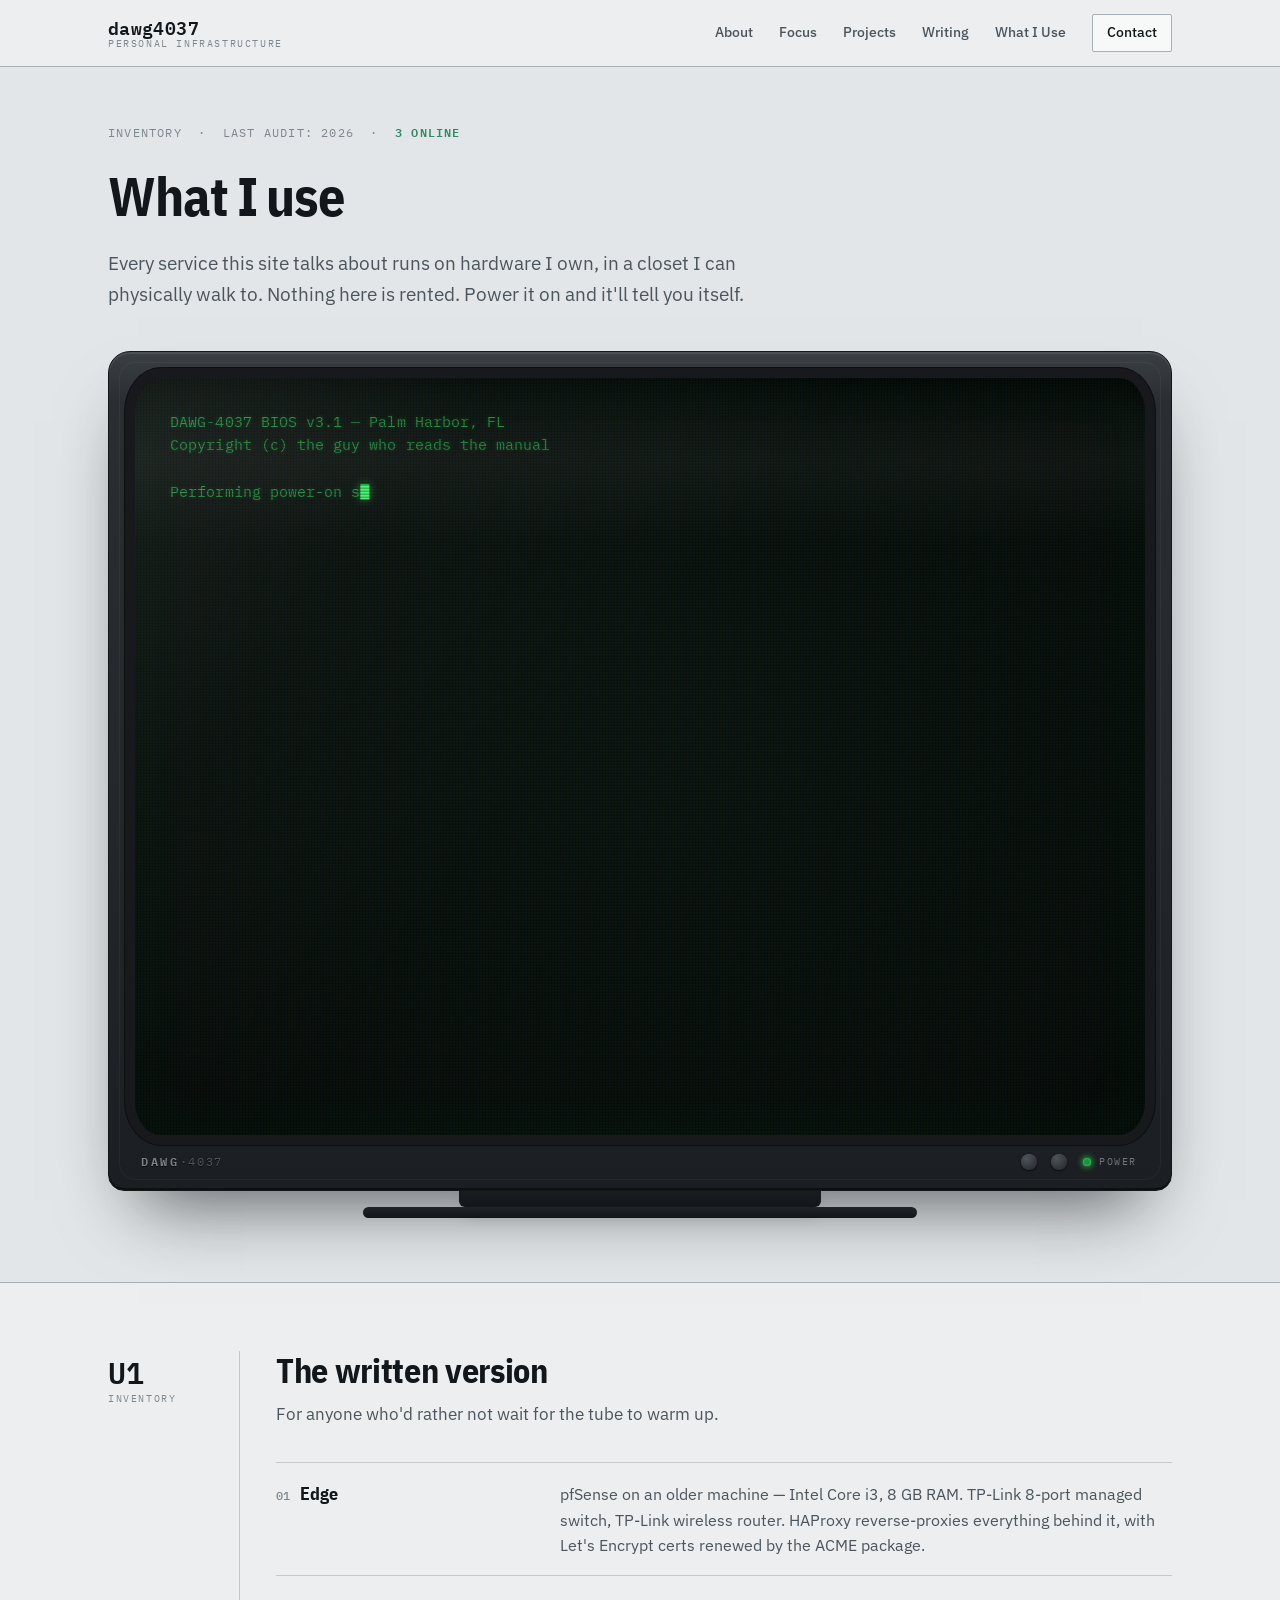
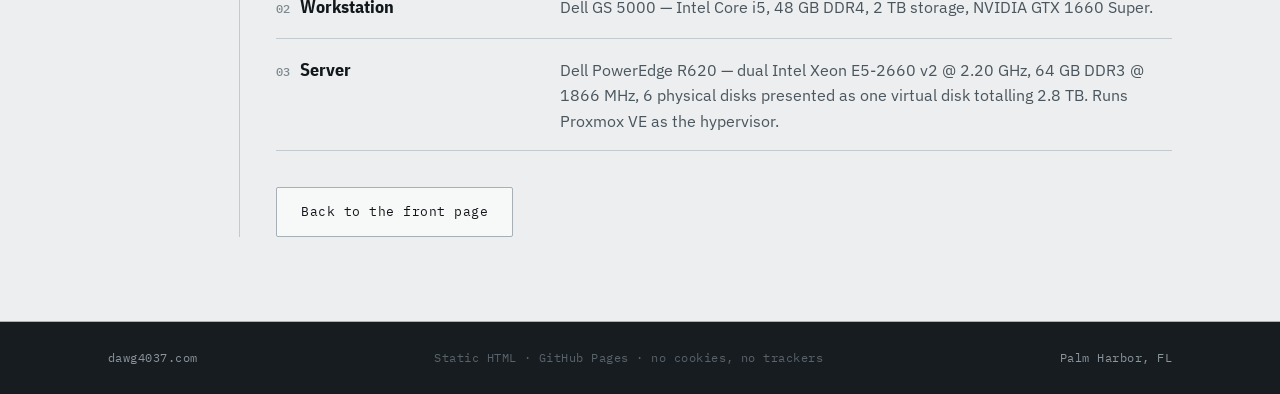
==== whatiuse/index.html @ f9cd8b0e "Add What I Use page with CRT hardware inventory" ====
<!DOCTYPE html>
<html lang="en">
<head>
<meta charset="utf-8">
<meta name="viewport" content="width=device-width, initial-scale=1">
<title>What I Use — dawg4037</title>
<meta name="description" content="The hardware behind dawg4037.com: pfSense at the edge, a Dell workstation, and a PowerEdge R620 running Proxmox.">
<link rel="preconnect" href="https://fonts.googleapis.com">
<link rel="preconnect" href="https://fonts.gstatic.com" crossorigin>
<link href="https://fonts.googleapis.com/css2?family=IBM+Plex+Mono:wght@400;500;600&family=IBM+Plex+Sans+Condensed:wght@600;700&family=IBM+Plex+Sans:wght@400;500;600&display=swap" rel="stylesheet">
<link rel="stylesheet" href="../css/style.css">
<link rel="stylesheet" href="../css/crt.css">
</head>
<body>

<a class="skip" href="#main">Skip to content</a>

<header class="topbar">
  <div class="wrap topbar-inner">
    <a class="wordmark" href="../">
      <span class="wordmark-name">dawg4037</span>
      <span class="wordmark-sub">Personal Infrastructure</span>
    </a>
    <nav class="nav" aria-label="Primary">
      <a href="../#about">About</a>
      <a href="../#focus">Focus</a>
      <a href="../#projects">Projects</a>
      <a href="../#writing">Writing</a>
      <a href="./" aria-current="page">What I Use</a>
      <a class="nav-cta" href="../#contact">Contact</a>
    </nav>
  </div>
</header>

<main id="main">

  <section class="hero hero-tight">
    <div class="wrap">
      <p class="eyebrow">Inventory &nbsp;·&nbsp; Last audit: 2026 &nbsp;·&nbsp; <span class="status-ok">3 online</span></p>
      <h1 class="hero-title hero-title-sm">What I use</h1>
      <p class="hero-lede">
        Every service this site talks about runs on hardware I own, in a closet I can physically
        walk to. Nothing here is rented. Power it on and it'll tell you itself.
      </p>

      <!-- CRT -->
      <div class="crt" data-loop="7000">
        <div class="screen booting">
          <div class="screen-inner"></div>
          <div class="mask"></div>
          <div class="scanlines"></div>
          <div class="roll"></div>
          <div class="glare"></div>
          <div class="vignette"></div>
        </div>

        <div class="chin">
          <div class="badge">DAWG<span>·4037</span></div>
          <div class="controls">
            <span class="knob" title="Brightness"></span>
            <span class="knob" title="Contrast"></span>
            <button class="pwr" aria-label="Power">
              <span class="led-pwr"></span> Power
            </button>
          </div>
        </div>

        <script type="application/json">
[
  ["DAWG-4037 BIOS v3.1 — Palm Harbor, FL", "dim", 0],
  ["Copyright (c) the guy who reads the manual", "dim", 0],
  ["", "", 0],
  ["Performing power-on self test", "dim", 14],
  ["  Memory ................. OK", "dim", 0],
  ["  Storage ................ OK", "dim", 0],
  ["  Uplink ................. OK", "dim", 0],
  ["  Coffee ................. LOW", "warn", 0],
  ["", "", 0],
  ["$ hwinfo --all", "hi", 26],
  ["", "", 0],
  ["[ EDGE ] pfSense", "", 0],
  ["  Intel Core i3 · 8 GB RAM", "dim", 0],
  ["  TP-Link 8-port managed switch", "dim", 0],
  ["  TP-Link wireless router", "dim", 0],
  ["  HAProxy reverse proxy · ACME certs", "dim", 0],
  ["", "", 0],
  ["[ WORKSTATION ] Dell GS 5000", "", 0],
  ["  Intel Core i5 · 48 GB DDR4", "dim", 0],
  ["  2 TB storage", "dim", 0],
  ["  NVIDIA GTX 1660 Super", "dim", 0],
  ["", "", 0],
  ["[ SERVER ] Dell PowerEdge R620", "", 0],
  ["  2x Intel Xeon E5-2660 v2 @ 2.20 GHz", "dim", 0],
  ["  64 GB DDR3 @ 1866 MHz", "dim", 0],
  ["  6 physical disks · 1 virtual · 2.8 TB", "dim", 0],
  ["  Proxmox VE — hypervisor", "dim", 0],
  ["", "", 0],
  ["3 machines online. 0 rented.", "hi", 22]
]
        </script>
      </div>
      <div class="stand"></div>
      <div class="base"></div>

    </div>
  </section>

  <!-- Text inventory: the accessible, crawlable version of the same data -->
  <section class="unit unit-last">
    <div class="wrap unit-inner">
      <div class="unit-rail">
        <span class="u-no">U1</span>
        <span class="u-name">Inventory</span>
      </div>
      <div class="unit-body">
        <h2 class="unit-title">The written version</h2>
        <p class="unit-lede">For anyone who'd rather not wait for the tube to warm up.</p>

        <dl class="spec-table">
          <div class="spec-row">
            <dt><span class="spec-idx">01</span> Edge</dt>
            <dd>
              pfSense on an older machine — Intel Core i3, 8&nbsp;GB RAM.
              TP-Link 8-port managed switch, TP-Link wireless router.
              HAProxy reverse-proxies everything behind it, with Let's Encrypt certs
              renewed by the ACME package.
            </dd>
          </div>
          <div class="spec-row">
            <dt><span class="spec-idx">02</span> Workstation</dt>
            <dd>
              Dell GS 5000 — Intel Core i5, 48&nbsp;GB DDR4, 2&nbsp;TB storage,
              NVIDIA GTX 1660 Super.
            </dd>
          </div>
          <div class="spec-row">
            <dt><span class="spec-idx">03</span> Server</dt>
            <dd>
              Dell PowerEdge R620 — dual Intel Xeon E5-2660 v2 @ 2.20&nbsp;GHz,
              64&nbsp;GB DDR3 @ 1866&nbsp;MHz, 6 physical disks presented as one virtual
              disk totalling 2.8&nbsp;TB. Runs Proxmox VE as the hypervisor.
            </dd>
          </div>
        </dl>

        <div class="hero-actions">
          <a class="btn" href="../">Back to the front page</a>
        </div>
      </div>
    </div>
  </section>

</main>

<footer class="foot">
  <div class="wrap foot-inner">
    <span>dawg4037.com</span>
    <span class="foot-mid">Static HTML · GitHub Pages · no cookies, no trackers</span>
    <span>Palm Harbor, FL</span>
  </div>
</footer>

<script src="../js/crt.js"></script>
</body>
</html>
---- css/style.css ----
/* ==========================================================================
   dawg4037.com
   Direction: technical spec sheet. Light chassis-grey field, dark instrument
   panels, one semantic status colour. Type: IBM Plex (Condensed / Sans / Mono).
   ========================================================================== */

:root {
  /* Field — cool chassis grey, not cream, not black */
  --field:      #E3E6E8;
  --field-alt:  #ECEEEF;
  --paper:      #F7F8F8;

  /* Ink */
  --ink:        #12171B;
  --ink-2:      #4A555D;
  --ink-3:      #7C888F;

  /* Rails and rules */
  --rule:       #C3CACE;
  --rule-hard:  #A6B0B6;

  /* Chassis — the dark instrument panels */
  --chassis:    #171C21;
  --chassis-2:  #232A31;

  /* Status — semantic only. Never decorative. */
  --link:       #2E8B60;   /* link up */
  --link-glow:  #59C48F;
  --amber:      #C98A12;   /* negotiating */

  --shadow:     0 1px 0 #FFFFFF inset, 0 1px 2px rgba(18,23,27,.10);

  --wrap: 1120px;
}

*, *::before, *::after { box-sizing: border-box; }

html { scroll-behavior: smooth; }
@media (prefers-reduced-motion: reduce) {
  html { scroll-behavior: auto; }
  * { animation: none !important; transition: none !important; }
}

body {
  margin: 0;
  background: var(--field);
  color: var(--ink);
  font-family: "IBM Plex Sans", system-ui, sans-serif;
  font-size: 17px;
  line-height: 1.65;
  -webkit-font-smoothing: antialiased;
}

.wrap { max-width: var(--wrap); margin: 0 auto; padding: 0 28px; }

a { color: inherit; }

.skip {
  position: absolute; left: -9999px;
}
.skip:focus {
  left: 12px; top: 12px; z-index: 99;
  background: var(--ink); color: var(--paper);
  padding: 10px 16px; border-radius: 2px;
}

:focus-visible {
  outline: 2px solid var(--ink);
  outline-offset: 3px;
}

/* --------------------------------------------------------------- topbar */
.topbar {
  border-bottom: 1px solid var(--rule-hard);
  background: var(--field-alt);
  position: sticky; top: 0; z-index: 20;
}
.topbar-inner {
  display: flex; align-items: center; justify-content: space-between;
  gap: 24px; min-height: 66px;
}
.wordmark { text-decoration: none; display: flex; flex-direction: column; line-height: 1.15; }
.wordmark-name {
  font-family: "IBM Plex Mono", monospace;
  font-weight: 600; font-size: 18px; letter-spacing: .02em;
}
.wordmark-sub {
  font-family: "IBM Plex Mono", monospace;
  font-size: 10px; letter-spacing: .16em; text-transform: uppercase;
  color: var(--ink-3);
}
.nav { display: flex; align-items: center; gap: 26px; }
.nav a {
  text-decoration: none;
  font-size: 14px; font-weight: 500;
  color: var(--ink-2);
  padding: 4px 0;
  border-bottom: 1px solid transparent;
}
.nav a:hover { color: var(--ink); border-bottom-color: var(--ink); }
.nav .nav-cta {
  border: 1px solid var(--rule-hard);
  border-radius: 2px;
  padding: 6px 14px;
  background: var(--paper);
  color: var(--ink);
}
.nav .nav-cta:hover { background: var(--ink); color: var(--paper); border-color: var(--ink); }

/* --------------------------------------------------------------- hero */
.hero { padding: 76px 0 64px; }

.eyebrow {
  font-family: "IBM Plex Mono", monospace;
  font-size: 12px; letter-spacing: .1em; text-transform: uppercase;
  color: var(--ink-3);
  margin: 0 0 26px;
}
.status-ok { color: var(--link); font-weight: 600; }

.hero-title {
  font-family: "IBM Plex Sans Condensed", sans-serif;
  font-weight: 700;
  font-size: clamp(40px, 6.4vw, 76px);
  line-height: 1.02;
  letter-spacing: -.02em;
  margin: 0 0 24px;
  max-width: 15ch;
}
.hero-title em {
  font-style: normal;
  color: var(--ink-2);
}

.hero-lede {
  max-width: 58ch;
  font-size: 19px;
  color: var(--ink-2);
  margin: 0 0 44px;
}

/* ---- SIGNATURE: the faceplate ---- */
.faceplate {
  position: relative;
  background: linear-gradient(180deg, var(--chassis-2) 0%, var(--chassis) 100%);
  border: 1px solid #0B0E11;
  border-radius: 4px;
  padding: 20px 30px;
  display: flex; align-items: center; gap: 34px; flex-wrap: wrap;
  box-shadow: 0 10px 30px rgba(18,23,27,.22), 0 1px 0 rgba(255,255,255,.10) inset;
}
.screw {
  position: absolute; width: 9px; height: 9px; border-radius: 50%;
  background: radial-gradient(circle at 35% 35%, #6D767C, #363D43);
  box-shadow: 0 1px 1px rgba(0,0,0,.5);
}
.screw-tl { top: 9px;  left: 9px; }
.screw-bl { bottom: 9px; left: 9px; }
.screw-tr { top: 9px;  right: 9px; }
.screw-br { bottom: 9px; right: 9px; }

.faceplate-brand { display: flex; flex-direction: column; padding-left: 8px; }
.fp-model {
  font-family: "IBM Plex Mono", monospace;
  font-weight: 600; font-size: 17px; letter-spacing: .06em;
  color: #E8ECEE;
}
.fp-class {
  font-family: "IBM Plex Mono", monospace;
  font-size: 10px; letter-spacing: .14em; text-transform: uppercase;
  color: #6E7A82;
}

.faceplate-ports { display: flex; gap: 12px; margin-left: auto; }
.port {
  display: flex; flex-direction: column; align-items: center; gap: 5px;
  cursor: default;
}
.led {
  width: 6px; height: 6px; border-radius: 50%;
  background: #39424A;
}
.led-on {
  background: var(--link-glow);
  box-shadow: 0 0 6px var(--link-glow);
  animation: flicker 2.6s infinite;
}
.led-amber {
  background: var(--amber);
  box-shadow: 0 0 6px var(--amber);
  animation: flicker 1.1s infinite;
}
@keyframes flicker {
  0%, 88%, 100% { opacity: 1; }
  92%           { opacity: .35; }
}
.jack {
  width: 30px; height: 24px;
  border-radius: 2px;
  background: linear-gradient(180deg, #0C0F12, #1A2026);
  border: 1px solid #39424A;
  position: relative;
}
.jack::after {
  content: "";
  position: absolute; top: -1px; left: 50%; transform: translateX(-50%);
  width: 10px; height: 7px;
  background: #39424A;
  border-radius: 0 0 2px 2px;
}
.port-no {
  font-family: "IBM Plex Mono", monospace;
  font-size: 9px; color: #6E7A82; letter-spacing: .06em;
}
.port:hover .jack { border-color: var(--link-glow); }

.faceplate-readout {
  width: 100%;
  display: flex; justify-content: space-between; align-items: baseline;
  border-top: 1px solid #2C343A;
  margin-top: 4px; padding-top: 12px;
  font-family: "IBM Plex Mono", monospace;
  font-size: 12px;
}
.fp-hint { color: #58626A; letter-spacing: .1em; text-transform: uppercase; font-size: 10px; }
.fp-out  { color: var(--link-glow); }

.hero-actions { display: flex; gap: 14px; flex-wrap: wrap; margin-top: 36px; }

.btn {
  display: inline-block;
  font-family: "IBM Plex Mono", monospace;
  font-size: 13px; letter-spacing: .04em;
  text-decoration: none;
  padding: 13px 24px;
  border: 1px solid var(--rule-hard);
  border-radius: 2px;
  background: var(--paper);
  color: var(--ink);
  transition: background .15s, color .15s, border-color .15s;
}
.btn:hover { border-color: var(--ink); }
.btn-primary { background: var(--ink); color: var(--paper); border-color: var(--ink); }
.btn-primary:hover { background: var(--chassis-2); }

/* --------------------------------------------------------------- units */
.unit { border-top: 1px solid var(--rule-hard); padding: 68px 0; }
.unit:nth-of-type(even) { background: var(--field-alt); }
.unit-last { padding-bottom: 84px; }

.unit-inner { display: grid; grid-template-columns: 132px 1fr; gap: 36px; }

.unit-rail {
  display: flex; flex-direction: column; gap: 4px;
  border-right: 1px solid var(--rule);
  padding-top: 6px;
}
.u-no {
  font-family: "IBM Plex Mono", monospace;
  font-size: 30px; font-weight: 600; line-height: 1;
  color: var(--ink);
}
.u-name {
  font-family: "IBM Plex Mono", monospace;
  font-size: 10px; letter-spacing: .16em; text-transform: uppercase;
  color: var(--ink-3);
}

.unit-title {
  font-family: "IBM Plex Sans Condensed", sans-serif;
  font-weight: 700;
  font-size: clamp(26px, 3vw, 34px);
  letter-spacing: -.01em;
  line-height: 1.15;
  margin: 0 0 10px;
}
.unit-lede { color: var(--ink-2); margin: 0 0 34px; max-width: 62ch; }

/* --------------------------------------------------------------- cards */
.grid-3 {
  display: grid;
  grid-template-columns: repeat(auto-fit, minmax(240px, 1fr));
  gap: 18px;
}
.card {
  position: relative;
  background: var(--paper);
  border: 1px solid var(--rule);
  border-radius: 3px;
  padding: 24px;
  box-shadow: var(--shadow);
}
.card h3 {
  font-family: "IBM Plex Sans Condensed", sans-serif;
  font-size: 19px; font-weight: 700;
  margin: 0 0 10px;
}
.card p { margin: 0; font-size: 15.5px; color: var(--ink-2); }

.card-project { padding-top: 30px; }
.card-state {
  position: absolute; top: 12px; right: 14px;
  font-family: "IBM Plex Mono", monospace;
  font-size: 10px; letter-spacing: .12em; text-transform: uppercase;
  display: flex; align-items: center; gap: 6px;
}
.card-state::before {
  content: ""; width: 6px; height: 6px; border-radius: 50%;
}
.state-live { color: var(--link); }
.state-live::before { background: var(--link); box-shadow: 0 0 5px var(--link); }
.state-wip  { color: var(--amber); }
.state-wip::before  { background: var(--amber); box-shadow: 0 0 5px var(--amber); }

.tags {
  list-style: none; display: flex; flex-wrap: wrap; gap: 6px;
  margin: 16px 0 0; padding: 0;
}
.tags li {
  font-family: "IBM Plex Mono", monospace;
  font-size: 11px; color: var(--ink-3);
  border: 1px solid var(--rule);
  border-radius: 2px;
  padding: 3px 8px;
  background: var(--field-alt);
}

/* --------------------------------------------------------------- spec table */
.spec-table { margin: 0; }
.spec-row {
  display: grid; grid-template-columns: 260px 1fr; gap: 24px;
  padding: 16px 0;
  border-top: 1px solid var(--rule);
  align-items: baseline;
}
.spec-row:last-child { border-bottom: 1px solid var(--rule); }
.spec-row dt {
  font-family: "IBM Plex Sans Condensed", sans-serif;
  font-weight: 700; font-size: 18px;
  display: flex; align-items: baseline; gap: 10px;
}
.spec-idx {
  font-family: "IBM Plex Mono", monospace;
  font-size: 12px; font-weight: 500; color: var(--ink-3);
}
.spec-row dd { margin: 0; color: var(--ink-2); font-size: 15.5px; }

/* --------------------------------------------------------------- posts */
.post-list { list-style: none; margin: 0; padding: 0; }
.post-list li { border-top: 1px solid var(--rule); }
.post-list li:last-child { border-bottom: 1px solid var(--rule); }
.post-list a {
  display: grid;
  grid-template-columns: 92px minmax(190px, 260px) 1fr 28px;
  gap: 24px; align-items: baseline;
  padding: 20px 8px;
  text-decoration: none;
  transition: background .15s, padding .15s;
}
.post-list a:hover { background: var(--paper); padding-left: 16px; }
.post-list time {
  font-family: "IBM Plex Mono", monospace;
  font-size: 12px; color: var(--ink-3); letter-spacing: .04em;
}
.post-title {
  font-family: "IBM Plex Sans Condensed", sans-serif;
  font-weight: 700; font-size: 19px;
}
.post-desc { color: var(--ink-2); font-size: 15px; }
.post-go { color: var(--ink-3); text-align: right; }
.post-list a:hover .post-go { color: var(--ink); }

/* --------------------------------------------------------------- footer */
.foot {
  border-top: 1px solid var(--rule-hard);
  background: var(--chassis);
  color: #8A959C;
  padding: 26px 0;
}
.foot-inner {
  display: flex; justify-content: space-between; gap: 16px; flex-wrap: wrap;
  font-family: "IBM Plex Mono", monospace;
  font-size: 12px; letter-spacing: .04em;
}
.foot-mid { color: #59636A; }

/* --------------------------------------------------------------- responsive */
@media (max-width: 860px) {
  .nav { gap: 16px; }
  .nav a:not(.nav-cta) { display: none; }
  .unit-inner { grid-template-columns: 1fr; gap: 20px; }
  .unit-rail {
    flex-direction: row; align-items: baseline; gap: 10px;
    border-right: 0; border-bottom: 1px solid var(--rule);
    padding-bottom: 8px;
  }
  .u-no { font-size: 20px; }
  .spec-row { grid-template-columns: 1fr; gap: 6px; }
  .post-list a { grid-template-columns: 1fr; gap: 6px; padding: 18px 8px; }
  .post-go { display: none; }
  .faceplate { gap: 20px; padding: 18px 20px; }
  .faceplate-ports { margin-left: 0; flex-wrap: wrap; }
  .foot-inner { justify-content: flex-start; flex-direction: column; gap: 6px; }
}

/* --------------------------------------------------------------- subpages */
.hero-tight { padding: 56px 0 64px; }
.hero-title-sm { font-size: clamp(36px, 4.6vw, 54px); max-width: 20ch; }
.hero-tight .hero-lede { margin-bottom: 40px; }

/* --------------------------------------------------------------- article */
.post { padding: 56px 0 84px; }
.post-head { border-bottom: 1px solid var(--rule-hard); padding-bottom: 26px; margin-bottom: 34px; }
.post-head time {
  font-family: "IBM Plex Mono", monospace;
  font-size: 12px; letter-spacing: .1em; text-transform: uppercase;
  color: var(--ink-3);
}
.post-head h1 {
  font-family: "IBM Plex Sans Condensed", sans-serif;
  font-weight: 700;
  font-size: clamp(32px, 4.4vw, 50px);
  line-height: 1.08; letter-spacing: -.015em;
  margin: 10px 0 0;
}
.prose { max-width: 68ch; }
.prose p { color: var(--ink-2); margin: 0 0 20px; }
.prose h2 {
  font-family: "IBM Plex Sans Condensed", sans-serif;
  font-size: 24px; margin: 36px 0 12px; color: var(--ink);
}
.prose a { color: var(--ink); text-decoration-color: var(--rule-hard); text-underline-offset: 3px; }
.prose a:hover { text-decoration-color: var(--ink); }
.prose code {
  font-family: "IBM Plex Mono", monospace; font-size: .9em;
  background: var(--paper); border: 1px solid var(--rule);
  border-radius: 2px; padding: 1px 5px;
}
.draft {
  border: 1px dashed var(--rule-hard);
  background: var(--paper);
  border-radius: 3px;
  padding: 20px 22px;
  font-family: "IBM Plex Mono", monospace;
  font-size: 13px; color: var(--ink-3);
  margin: 0 0 28px;
}

/* --------------------------------------------------------------- 404 */
.notfound { padding: 110px 0 130px; text-align: center; }
.notfound h1 {
  font-family: "IBM Plex Mono", monospace;
  font-size: clamp(56px, 12vw, 120px); margin: 0; letter-spacing: -.02em;
}
.notfound p { color: var(--ink-2); margin: 12px 0 30px; }
---- css/crt.css ----
/* ==========================================================================
   dawg4037.com — CRT terminal
   A physical monitor: curved glass, phosphor bloom, aperture grille,
   scanlines, rolling refresh bar, degauss on power-on.
   ========================================================================== */

:root {
  --p:      #39FF6A;              /* green phosphor */
  --p-dim:  #1E8F3C;
  --p-glow: rgba(57,255,106,.55);
  --p-amber:#FFB000;
}

/* ---------------------------------------------------------------- monitor */
.crt {
  position: relative;
  background: linear-gradient(180deg,#3A3F44 0%,#2A2E33 6%,#23272B 55%,#1B1E22 100%);
  border: 1px solid #14171A;
  border-radius: 22px 22px 16px 16px;
  padding: 26px 26px 0;
  box-shadow:
    0 40px 70px -30px rgba(10,14,18,.65),
    0 2px 0 rgba(255,255,255,.09) inset,
    0 -2px 0 rgba(0,0,0,.5) inset;
}
.crt::before {                     /* moulding seam */
  content: "";
  position: absolute; inset: 10px;
  border: 1px solid rgba(255,255,255,.045);
  border-radius: 16px;
  pointer-events: none;
}

/* ---------------------------------------------------------------- glass */
.screen {
  position: relative;
  aspect-ratio: 4 / 3;
  border-radius: 26px / 34px;       /* tube curvature */
  overflow: hidden;
  background: radial-gradient(120% 120% at 50% 45%, #0B140E 0%, #050906 65%, #020403 100%);
  box-shadow:
    0 0 0 10px #17191C,
    0 0 0 11px #0D0F11,
    0 14px 26px rgba(0,0,0,.6) inset,
    0 0 60px rgba(57,255,106,.06) inset;
  animation: crt-flicker 5.2s infinite steps(1, end);
}
@keyframes crt-flicker {
  0%,96%,100% { filter: brightness(1); }
  97%         { filter: brightness(1.06); }
  98%         { filter: brightness(.94); }
  99%         { filter: brightness(1.03); }
}

.screen-inner {
  position: absolute; inset: 0;
  padding: 34px 38px;
  font-family: "IBM Plex Mono", monospace;
  font-size: clamp(11px, 1.35vw, 15px);
  line-height: 1.55;
  color: var(--p);
  text-shadow: 0 0 1px var(--p), 0 0 7px var(--p-glow), 0 0 22px rgba(57,255,106,.22);
  white-space: pre-wrap;
  overflow: hidden;
  transform: scale(1.006);
}
.screen-inner .dim  { color: var(--p-dim);  text-shadow: 0 0 5px rgba(30,143,60,.4); }
.screen-inner .warn { color: var(--p-amber); text-shadow: 0 0 7px rgba(255,176,0,.5); }
.screen-inner .hi   { color: #CFFFE0;        text-shadow: 0 0 8px var(--p-glow); }

.cursor {
  display: inline-block;
  width: .62em; height: 1.02em;
  vertical-align: -.16em;
  background: var(--p);
  box-shadow: 0 0 8px var(--p-glow);
  animation: crt-blink 1.06s steps(1, end) infinite;
}
@keyframes crt-blink { 0%,49% { opacity: 1; } 50%,100% { opacity: 0; } }

/* ---------------------------------------------------------------- overlays */
.scanlines {
  position: absolute; inset: 0; pointer-events: none;
  background: repeating-linear-gradient(
    to bottom,
    rgba(0,0,0,0) 0px, rgba(0,0,0,0) 1px,
    rgba(0,0,0,.30) 2px, rgba(0,0,0,.30) 3px
  );
  mix-blend-mode: multiply;
  opacity: .9;
}
.mask {                             /* aperture grille */
  position: absolute; inset: 0; pointer-events: none;
  background: repeating-linear-gradient(
    to right,
    rgba(255,0,0,.055) 0px,
    rgba(0,255,0,.055) 1px,
    rgba(0,0,255,.055) 2px,
    rgba(0,0,0,0) 3px
  );
}
.roll {
  position: absolute; left: 0; right: 0; height: 22%; pointer-events: none;
  background: linear-gradient(180deg, rgba(255,255,255,0), rgba(255,255,255,.035), rgba(255,255,255,0));
  animation: crt-roll 7.5s linear infinite;
}
@keyframes crt-roll { from { top: -25%; } to { top: 105%; } }

.vignette {
  position: absolute; inset: 0; pointer-events: none;
  background: radial-gradient(120% 110% at 50% 45%, rgba(0,0,0,0) 52%, rgba(0,0,0,.55) 100%);
}
.glare {
  position: absolute; inset: 0; pointer-events: none;
  background: linear-gradient(128deg, rgba(255,255,255,.075) 0%, rgba(255,255,255,.02) 22%, rgba(255,255,255,0) 46%);
}

/* ---------------------------------------------------------------- power-on */
.screen.booting .screen-inner { animation: crt-degauss 1.1s ease-out; }
@keyframes crt-degauss {
  0%   { transform: scaleY(.004) scaleX(1.2); filter: brightness(3); }
  35%  { transform: scaleY(.05)  scaleX(1.05); filter: brightness(2); }
  70%  { transform: scaleY(1.02) scaleX(1);    filter: brightness(1.25); }
  100% { transform: scale(1.006);              filter: brightness(1); }
}

/* ---------------------------------------------------------------- chin */
.chin {
  display: flex; align-items: center; justify-content: space-between;
  padding: 16px 6px 18px;
}
.badge {
  font-family: "IBM Plex Mono", monospace;
  font-size: 12px; font-weight: 600; letter-spacing: .22em;
  color: #7B848B;
  text-shadow: 0 1px 0 rgba(0,0,0,.6);
}
.badge span { color: #4E565C; font-weight: 400; letter-spacing: .14em; }

.controls { display: flex; align-items: center; gap: 14px; }
.knob {
  width: 16px; height: 16px; border-radius: 50%;
  background: radial-gradient(circle at 35% 30%, #4C5359, #22262A);
  box-shadow: 0 1px 2px rgba(0,0,0,.6), 0 1px 0 rgba(255,255,255,.07) inset;
}
.pwr {
  display: flex; align-items: center; gap: 8px;
  padding: 4px 2px;
  border: 0; background: none; cursor: pointer;
  font-family: "IBM Plex Mono", monospace;
  font-size: 10px; letter-spacing: .16em; text-transform: uppercase;
  color: #6E777D;
}
.pwr:hover { color: #AEB6BB; }
.led-pwr {
  width: 8px; height: 8px; border-radius: 50%;
  background: #1E8F3C;
  box-shadow: 0 0 7px #39FF6A, 0 0 2px #39FF6A inset;
}
.led-pwr.off { background: #2A2E33; box-shadow: none; }

/* ---------------------------------------------------------------- stand */
.stand {
  width: 34%; height: 16px; margin: 0 auto;
  background: linear-gradient(180deg,#23272B,#171A1D);
  border-radius: 0 0 6px 6px;
  box-shadow: 0 8px 18px -6px rgba(0,0,0,.6);
}
.base {
  width: 52%; height: 11px; margin: 0 auto;
  background: linear-gradient(180deg,#2A2E33,#14171A);
  border-radius: 8px;
  box-shadow: 0 16px 26px -12px rgba(0,0,0,.55);
}

@media (prefers-reduced-motion: reduce) {
  .screen, .roll, .cursor { animation: none; }
  .screen.booting .screen-inner { animation: none; }
}
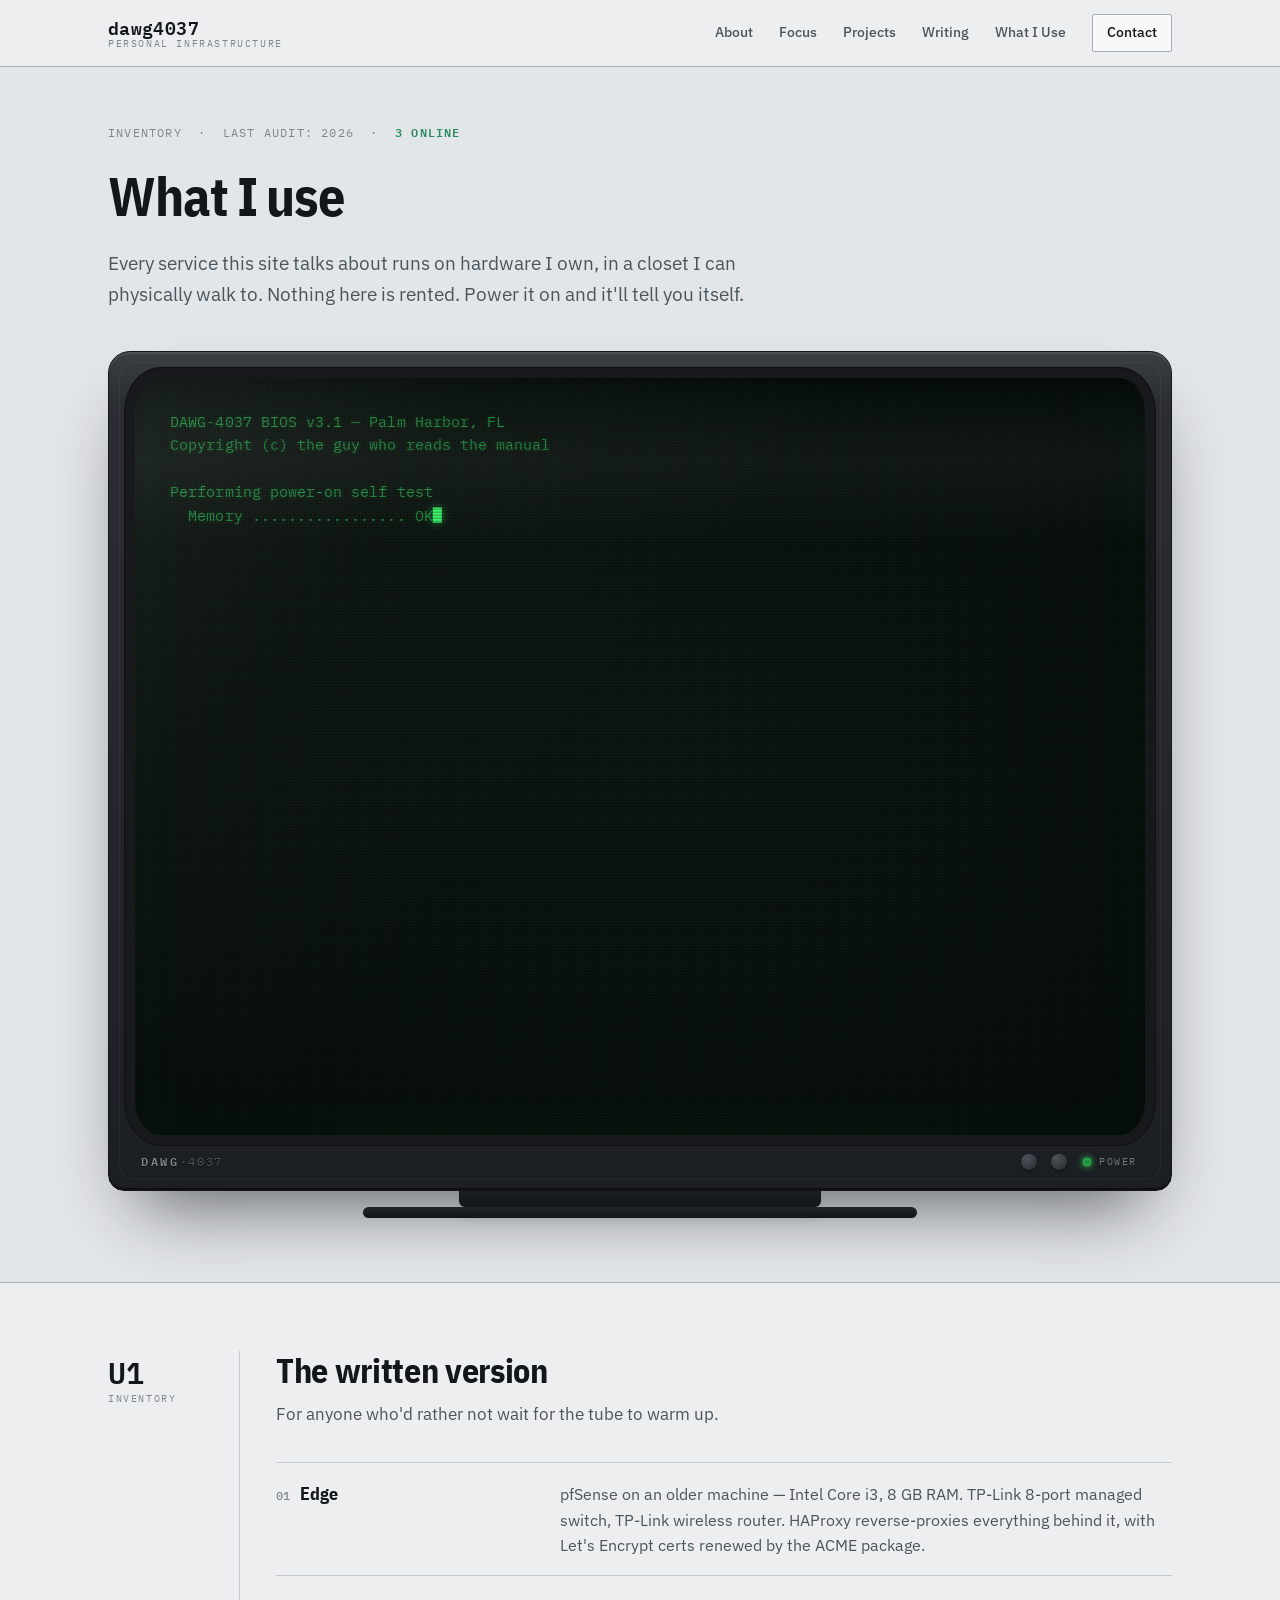
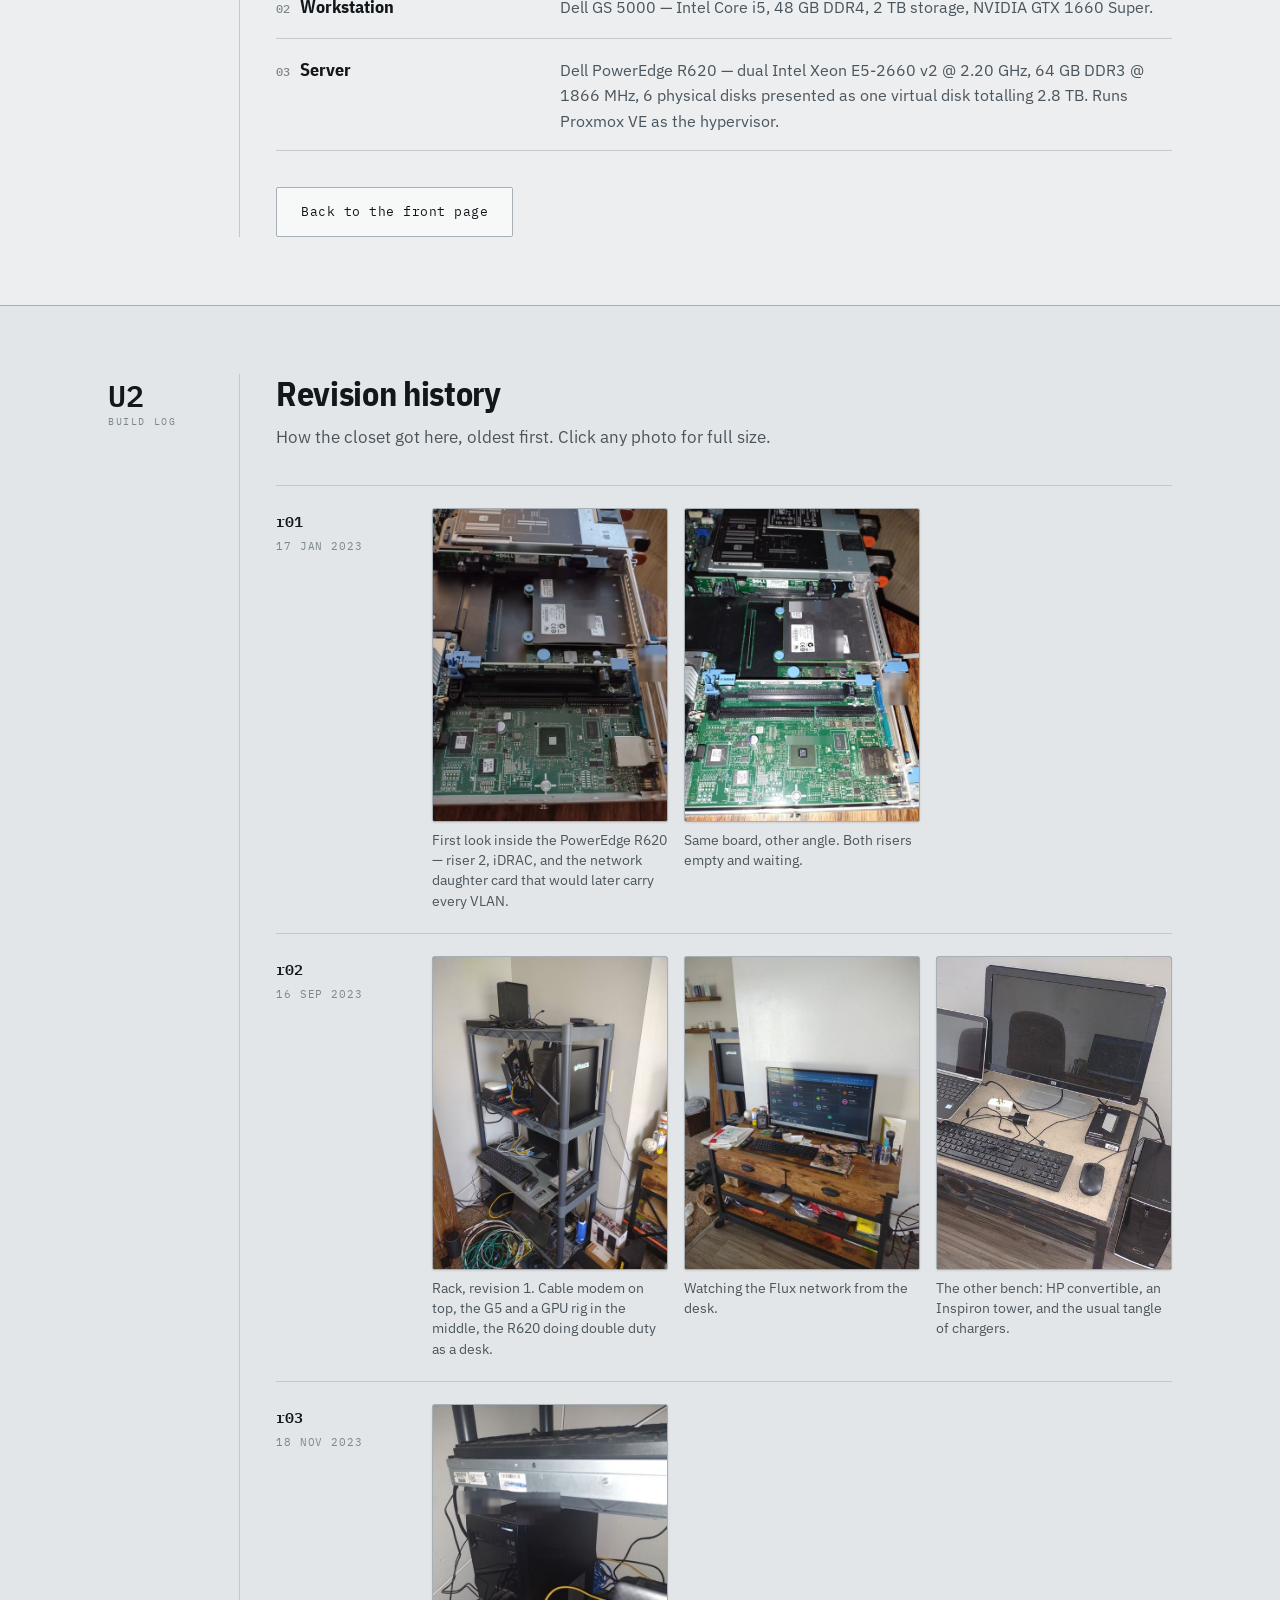
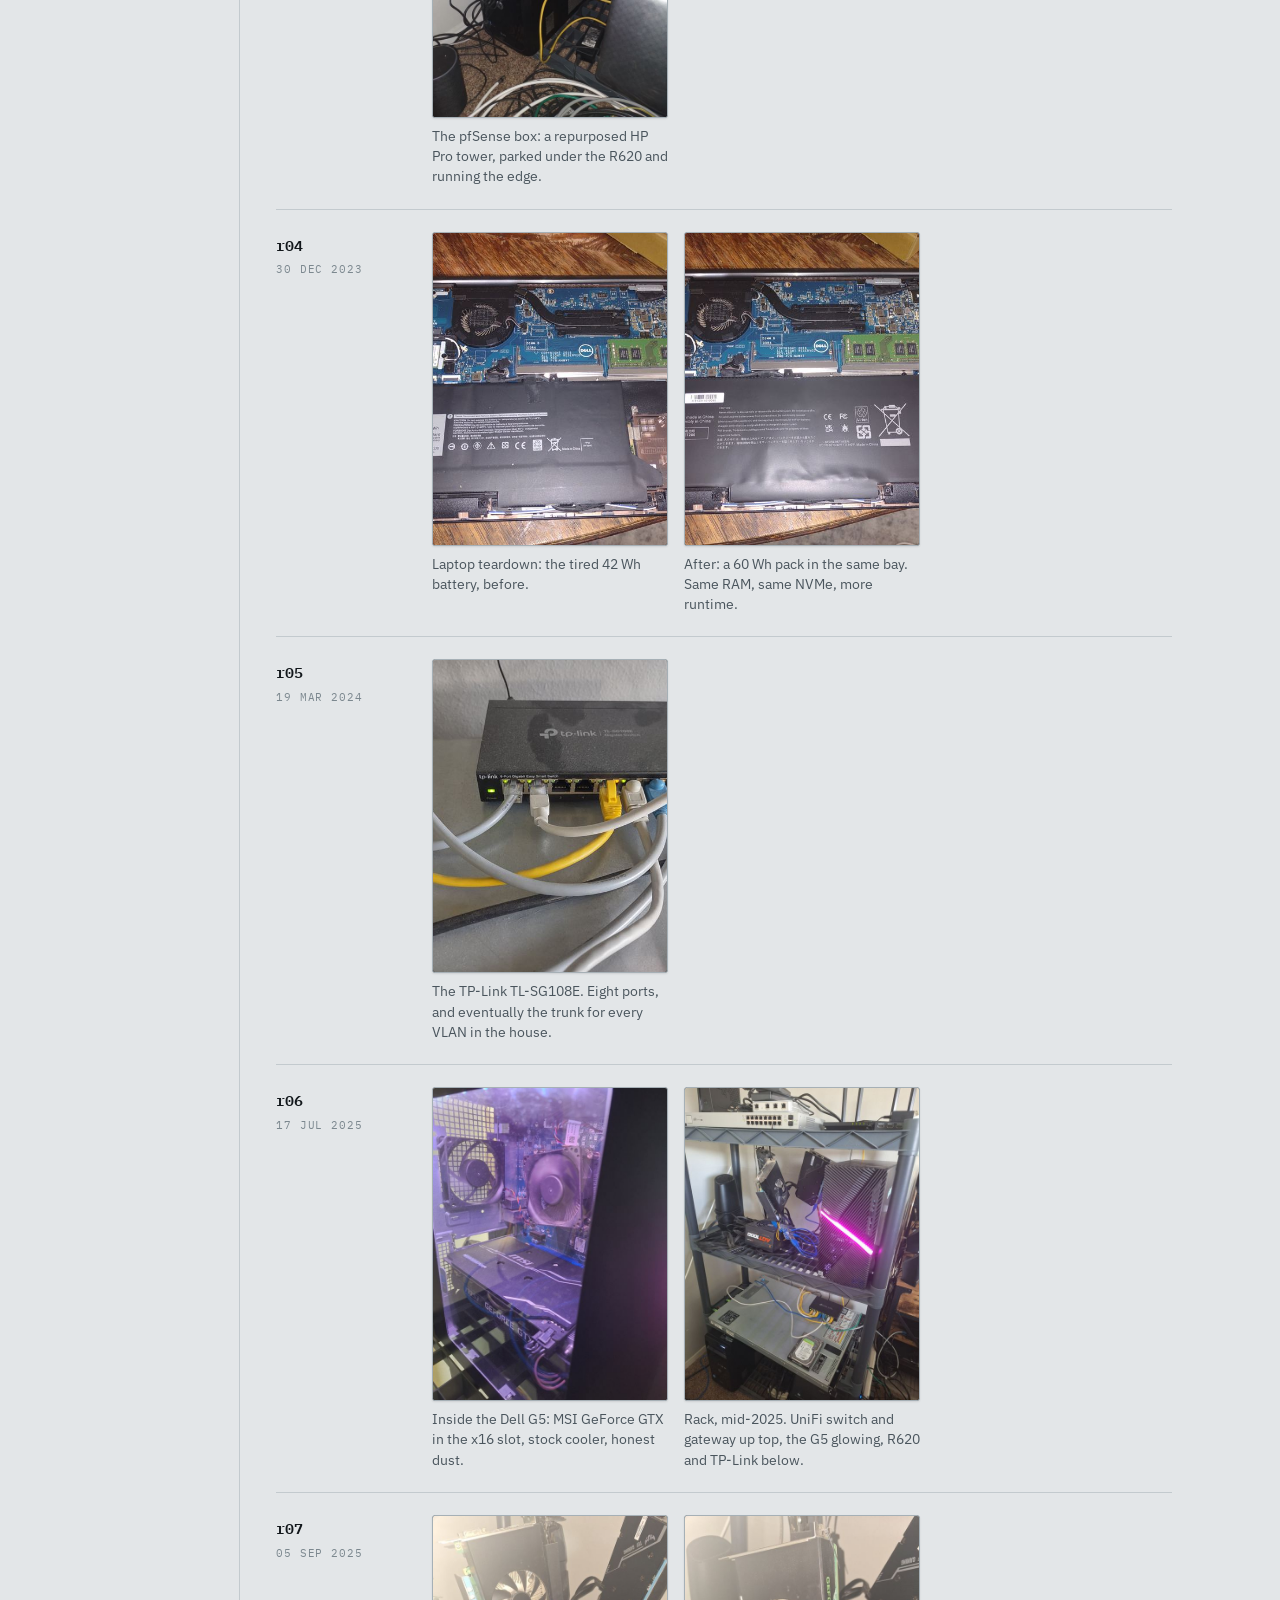
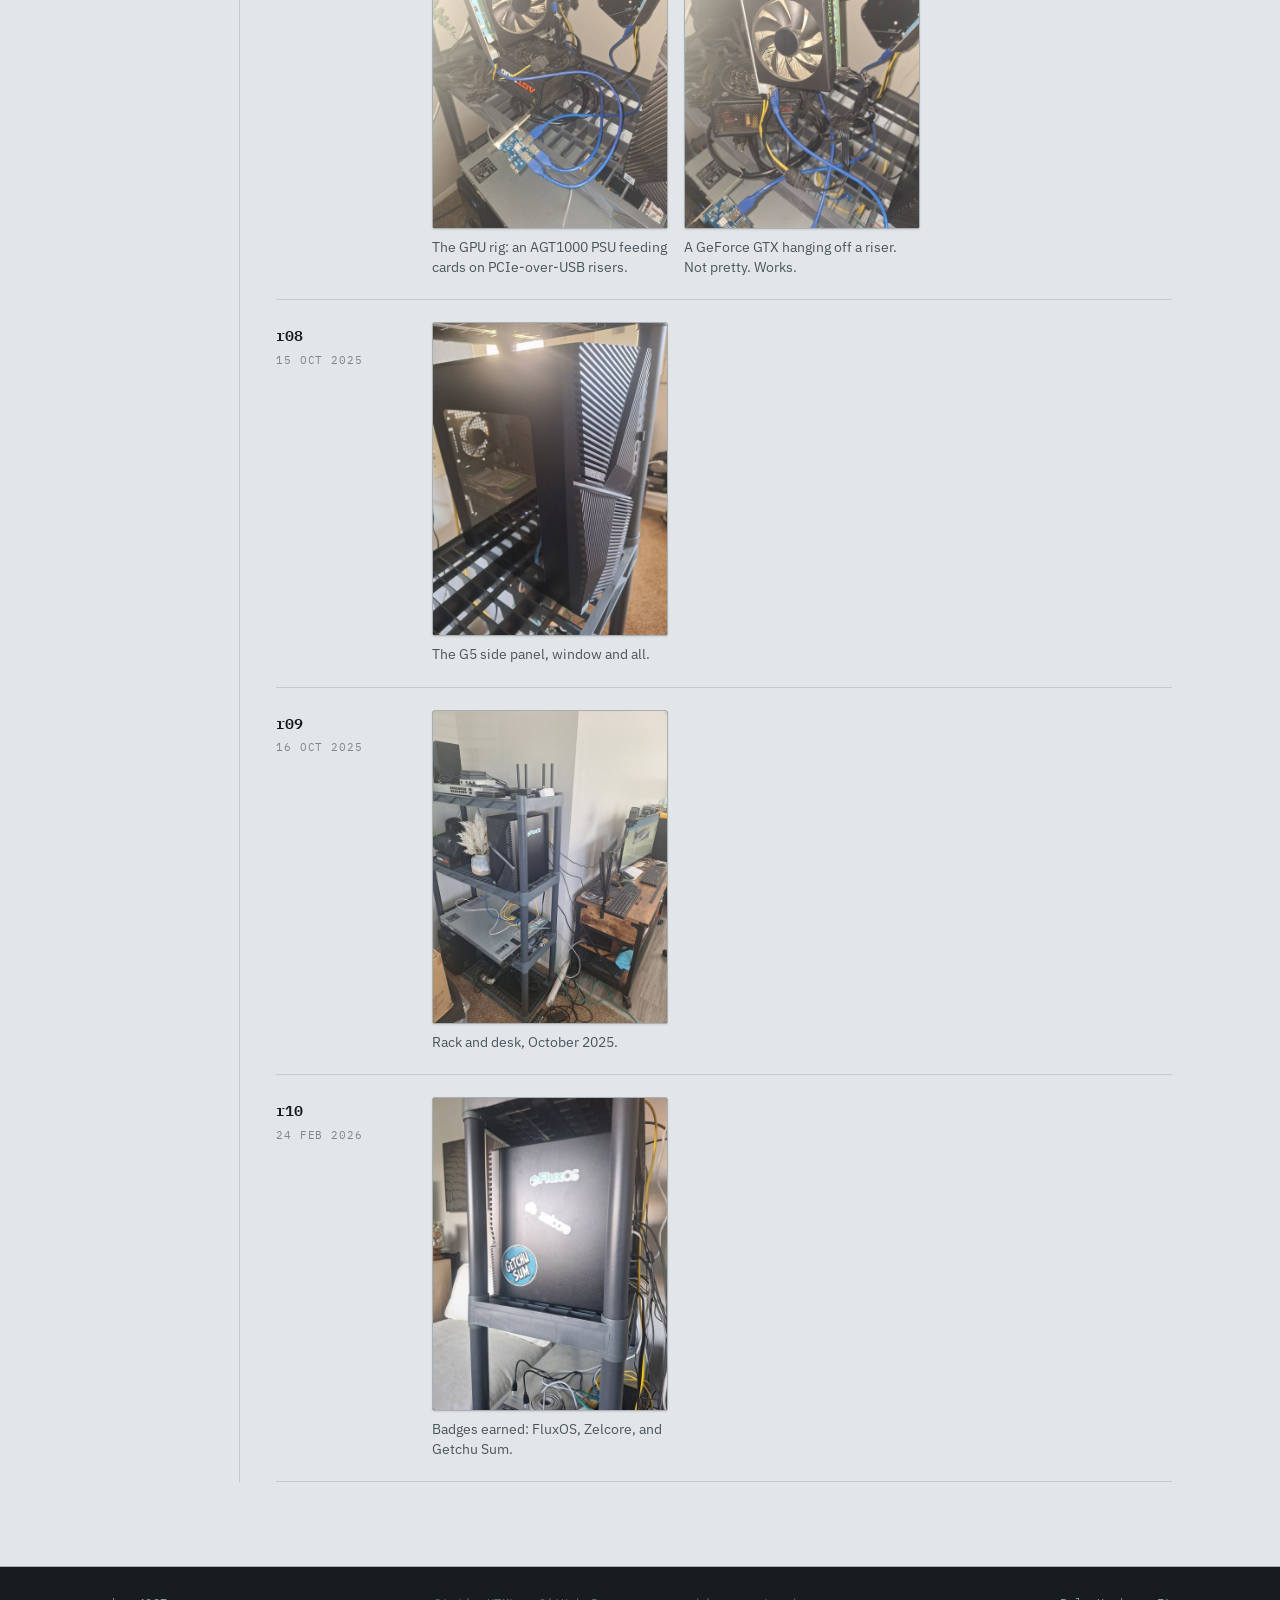
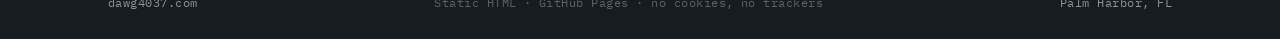
==== commit cf3f712a: "Restore homelab photos as a dated build log; add SEO basics - 16 photos (2023-2026), metadata stripp" ====
--- a/whatiuse/index.html
+++ b/whatiuse/index.html
@@ -4,7 +4,23 @@
 <meta charset="utf-8">
 <meta name="viewport" content="width=device-width, initial-scale=1">
 <title>What I Use — dawg4037</title>
-<meta name="description" content="The hardware behind dawg4037.com: pfSense at the edge, a Dell workstation, and a PowerEdge R620 running Proxmox.">
+<meta name="description" content="The hardware behind dawg4037.com: pfSense at the edge, a Dell workstation, a PowerEdge R620 running Proxmox — plus a photo build log.">
+<link rel="canonical" href="https://dawg4037.com/whatiuse/">
+<link rel="icon" href="/favicon.svg" type="image/svg+xml">
+<meta name="theme-color" content="#171C21">
+<meta property="og:type" content="website">
+<meta property="og:site_name" content="dawg4037">
+<meta property="og:title" content="What I Use — dawg4037">
+<meta property="og:description" content="The hardware behind dawg4037.com: pfSense at the edge, a Dell workstation, a PowerEdge R620 running Proxmox — plus a photo build log.">
+<meta property="og:url" content="https://dawg4037.com/whatiuse/">
+<meta property="og:image" content="https://dawg4037.com/img/og-card.jpg">
+<meta property="og:image:width" content="1200">
+<meta property="og:image:height" content="630">
+<meta name="twitter:card" content="summary_large_image">
+<meta name="twitter:title" content="What I Use — dawg4037">
+<meta name="twitter:description" content="The hardware behind dawg4037.com: pfSense at the edge, a Dell workstation, a PowerEdge R620 running Proxmox — plus a photo build log.">
+<meta name="twitter:image" content="https://dawg4037.com/img/og-card.jpg">
+<script type="application/ld+json">{"@context": "https://schema.org", "@type": "WebPage", "name": "What I Use — dawg4037", "url": "https://dawg4037.com/whatiuse/", "author": {"@type": "Person", "name": "dawg4037", "url": "https://dawg4037.com/", "sameAs": ["https://github.com/dawg4037"]}}</script>
 <link rel="preconnect" href="https://fonts.googleapis.com">
 <link rel="preconnect" href="https://fonts.gstatic.com" crossorigin>
 <link href="https://fonts.googleapis.com/css2?family=IBM+Plex+Mono:wght@400;500;600&family=IBM+Plex+Sans+Condensed:wght@600;700&family=IBM+Plex+Sans:wght@400;500;600&display=swap" rel="stylesheet">
@@ -106,7 +122,7 @@
   </section>
 
   <!-- Text inventory: the accessible, crawlable version of the same data -->
-  <section class="unit unit-last">
+  <section class="unit">
     <div class="wrap unit-inner">
       <div class="unit-rail">
         <span class="u-no">U1</span>
@@ -150,6 +166,137 @@
     </div>
   </section>
 
+  <!-- Build log: dated photos, oldest first -->
+  <section class="unit unit-last" id="buildlog">
+    <div class="wrap unit-inner">
+      <div class="unit-rail">
+        <span class="u-no">U2</span>
+        <span class="u-name">Build log</span>
+      </div>
+      <div class="unit-body">
+        <h2 class="unit-title">Revision history</h2>
+        <p class="unit-lede">How the closet got here, oldest first. Click any photo for full size.</p>
+        <ol class="revlog">
+      <li class="rev">
+        <div class="rev-head"><span class="rev-no">r01</span><time datetime="2023-01-17">17 Jan 2023</time></div>
+        <div class="rev-shots">
+          <figure class="shot">
+            <a href="../img/full/2023-01-17-175349.jpg"><img src="../img/thumb/2023-01-17-175349.jpg" width="540" height="720" loading="lazy" decoding="async" alt="First look inside the PowerEdge R620 — riser 2, iDRAC, and the network daughter card that would later carry every VLAN."></a>
+            <figcaption>First look inside the PowerEdge R620 — riser 2, iDRAC, and the network daughter card that would later carry every VLAN.</figcaption>
+          </figure>
+          <figure class="shot">
+            <a href="../img/full/2023-01-17-175358.jpg"><img src="../img/thumb/2023-01-17-175358.jpg" width="540" height="720" loading="lazy" decoding="async" alt="Same board, other angle. Both risers empty and waiting."></a>
+            <figcaption>Same board, other angle. Both risers empty and waiting.</figcaption>
+          </figure>
+        </div>
+      </li>
+      <li class="rev">
+        <div class="rev-head"><span class="rev-no">r02</span><time datetime="2023-09-16">16 Sep 2023</time></div>
+        <div class="rev-shots">
+          <figure class="shot">
+            <a href="../img/full/2023-09-16-120434.jpg"><img src="../img/thumb/2023-09-16-120434.jpg" width="540" height="720" loading="lazy" decoding="async" alt="Rack, revision 1. Cable modem on top, the G5 and a GPU rig in the middle, the R620 doing double duty as a desk."></a>
+            <figcaption>Rack, revision 1. Cable modem on top, the G5 and a GPU rig in the middle, the R620 doing double duty as a desk.</figcaption>
+          </figure>
+          <figure class="shot">
+            <a href="../img/full/2023-09-16-120457.jpg"><img src="../img/thumb/2023-09-16-120457.jpg" width="540" height="720" loading="lazy" decoding="async" alt="Watching the Flux network from the desk."></a>
+            <figcaption>Watching the Flux network from the desk.</figcaption>
+          </figure>
+          <figure class="shot">
+            <a href="../img/full/2023-09-16-120543.jpg"><img src="../img/thumb/2023-09-16-120543.jpg" width="720" height="540" loading="lazy" decoding="async" alt="The other bench: HP convertible, an Inspiron tower, and the usual tangle of chargers."></a>
+            <figcaption>The other bench: HP convertible, an Inspiron tower, and the usual tangle of chargers.</figcaption>
+          </figure>
+        </div>
+      </li>
+      <li class="rev">
+        <div class="rev-head"><span class="rev-no">r03</span><time datetime="2023-11-18">18 Nov 2023</time></div>
+        <div class="rev-shots">
+          <figure class="shot">
+            <a href="../img/full/2023-11-18-223754.jpg"><img src="../img/thumb/2023-11-18-223754.jpg" width="540" height="720" loading="lazy" decoding="async" alt="The pfSense box: a repurposed HP Pro tower, parked under the R620 and running the edge."></a>
+            <figcaption>The pfSense box: a repurposed HP Pro tower, parked under the R620 and running the edge.</figcaption>
+          </figure>
+        </div>
+      </li>
+      <li class="rev">
+        <div class="rev-head"><span class="rev-no">r04</span><time datetime="2023-12-30">30 Dec 2023</time></div>
+        <div class="rev-shots">
+          <figure class="shot">
+            <a href="../img/full/2023-12-30-125135.jpg"><img src="../img/thumb/2023-12-30-125135.jpg" width="720" height="540" loading="lazy" decoding="async" alt="Laptop teardown: the tired 42 Wh battery, before."></a>
+            <figcaption>Laptop teardown: the tired 42 Wh battery, before.</figcaption>
+          </figure>
+          <figure class="shot">
+            <a href="../img/full/2023-12-30-125153.jpg"><img src="../img/thumb/2023-12-30-125153.jpg" width="720" height="540" loading="lazy" decoding="async" alt="After: a 60 Wh pack in the same bay. Same RAM, same NVMe, more runtime."></a>
+            <figcaption>After: a 60 Wh pack in the same bay. Same RAM, same NVMe, more runtime.</figcaption>
+          </figure>
+        </div>
+      </li>
+      <li class="rev">
+        <div class="rev-head"><span class="rev-no">r05</span><time datetime="2024-03-19">19 Mar 2024</time></div>
+        <div class="rev-shots">
+          <figure class="shot">
+            <a href="../img/full/2024-03-19-183825.jpg"><img src="../img/thumb/2024-03-19-183825.jpg" width="720" height="540" loading="lazy" decoding="async" alt="The TP-Link TL-SG108E. Eight ports, and eventually the trunk for every VLAN in the house."></a>
+            <figcaption>The TP-Link TL-SG108E. Eight ports, and eventually the trunk for every VLAN in the house.</figcaption>
+          </figure>
+        </div>
+      </li>
+      <li class="rev">
+        <div class="rev-head"><span class="rev-no">r06</span><time datetime="2025-07-17">17 Jul 2025</time></div>
+        <div class="rev-shots">
+          <figure class="shot">
+            <a href="../img/full/2025-07-17-145136.jpg"><img src="../img/thumb/2025-07-17-145136.jpg" width="540" height="720" loading="lazy" decoding="async" alt="Inside the Dell G5: MSI GeForce GTX in the x16 slot, stock cooler, honest dust."></a>
+            <figcaption>Inside the Dell G5: MSI GeForce GTX in the x16 slot, stock cooler, honest dust.</figcaption>
+          </figure>
+          <figure class="shot">
+            <a href="../img/full/2025-07-17-145544.jpg"><img src="../img/thumb/2025-07-17-145544.jpg" width="540" height="720" loading="lazy" decoding="async" alt="Rack, mid-2025. UniFi switch and gateway up top, the G5 glowing, R620 and TP-Link below."></a>
+            <figcaption>Rack, mid-2025. UniFi switch and gateway up top, the G5 glowing, R620 and TP-Link below.</figcaption>
+          </figure>
+        </div>
+      </li>
+      <li class="rev">
+        <div class="rev-head"><span class="rev-no">r07</span><time datetime="2025-09-05">05 Sep 2025</time></div>
+        <div class="rev-shots">
+          <figure class="shot">
+            <a href="../img/full/2025-09-05-163411.jpg"><img src="../img/thumb/2025-09-05-163411.jpg" width="540" height="720" loading="lazy" decoding="async" alt="The GPU rig: an AGT1000 PSU feeding cards on PCIe-over-USB risers."></a>
+            <figcaption>The GPU rig: an AGT1000 PSU feeding cards on PCIe-over-USB risers.</figcaption>
+          </figure>
+          <figure class="shot">
+            <a href="../img/full/2025-09-05-163505.jpg"><img src="../img/thumb/2025-09-05-163505.jpg" width="540" height="720" loading="lazy" decoding="async" alt="A GeForce GTX hanging off a riser. Not pretty. Works."></a>
+            <figcaption>A GeForce GTX hanging off a riser. Not pretty. Works.</figcaption>
+          </figure>
+        </div>
+      </li>
+      <li class="rev">
+        <div class="rev-head"><span class="rev-no">r08</span><time datetime="2025-10-15">15 Oct 2025</time></div>
+        <div class="rev-shots">
+          <figure class="shot">
+            <a href="../img/full/2025-10-15-181248.jpg"><img src="../img/thumb/2025-10-15-181248.jpg" width="540" height="720" loading="lazy" decoding="async" alt="The G5 side panel, window and all."></a>
+            <figcaption>The G5 side panel, window and all.</figcaption>
+          </figure>
+        </div>
+      </li>
+      <li class="rev">
+        <div class="rev-head"><span class="rev-no">r09</span><time datetime="2025-10-16">16 Oct 2025</time></div>
+        <div class="rev-shots">
+          <figure class="shot">
+            <a href="../img/full/2025-10-16-133931.jpg"><img src="../img/thumb/2025-10-16-133931.jpg" width="540" height="720" loading="lazy" decoding="async" alt="Rack and desk, October 2025."></a>
+            <figcaption>Rack and desk, October 2025.</figcaption>
+          </figure>
+        </div>
+      </li>
+      <li class="rev">
+        <div class="rev-head"><span class="rev-no">r10</span><time datetime="2026-02-24">24 Feb 2026</time></div>
+        <div class="rev-shots">
+          <figure class="shot">
+            <a href="../img/full/2026-02-24-081313.jpg"><img src="../img/thumb/2026-02-24-081313.jpg" width="540" height="720" loading="lazy" decoding="async" alt="Badges earned: FluxOS, Zelcore, and Getchu Sum."></a>
+            <figcaption>Badges earned: FluxOS, Zelcore, and Getchu Sum.</figcaption>
+          </figure>
+        </div>
+      </li>
+
+        </ol>
+      </div>
+    </div>
+  </section>
+
 </main>
 
 <footer class="foot">
--- a/css/style.css
+++ b/css/style.css
@@ -453,3 +453,50 @@
   font-size: clamp(56px, 12vw, 120px); margin: 0; letter-spacing: -.02em;
 }
 .notfound p { color: var(--ink-2); margin: 12px 0 30px; }
+
+/* --------------------------------------------------------------- build log */
+.revlog { list-style: none; margin: 0; padding: 0; }
+.rev {
+  display: grid; grid-template-columns: 132px 1fr; gap: 24px;
+  padding: 22px 0; border-top: 1px solid var(--rule);
+}
+.rev:last-child { border-bottom: 1px solid var(--rule); }
+.rev-head { display: flex; flex-direction: column; gap: 2px; padding-top: 2px; }
+.rev-no {
+  font-family: "IBM Plex Mono", monospace; font-weight: 600; font-size: 15px; color: var(--ink);
+}
+.rev-head time {
+  font-family: "IBM Plex Mono", monospace; font-size: 11px; letter-spacing: .08em;
+  text-transform: uppercase; color: var(--ink-3);
+}
+.rev-shots {
+  display: grid; grid-template-columns: repeat(auto-fill, minmax(200px, 1fr)); gap: 16px;
+  align-items: start;
+}
+.shot { margin: 0; }
+.shot a {
+  display: block; background: var(--chassis); border: 1px solid var(--rule-hard);
+  border-radius: 3px; overflow: hidden; box-shadow: var(--shadow);
+}
+.shot img {
+  display: block; width: 100%; height: auto; aspect-ratio: 3 / 4; object-fit: cover;
+  transition: transform .25s ease, opacity .25s ease;
+}
+.shot a:hover img { transform: scale(1.03); opacity: .92; }
+.shot figcaption { margin-top: 8px; font-size: 13.5px; line-height: 1.5; color: var(--ink-2); }
+
+/* project card photo */
+.card-photo {
+  display: block; margin: -30px -24px 18px; border-bottom: 1px solid var(--rule);
+  border-radius: 3px 3px 0 0; overflow: hidden; background: var(--chassis);
+}
+.card-photo img { display: block; width: 100%; height: 200px; object-fit: cover; }
+.card-project:has(.card-photo) .card-state {
+  background: var(--paper); padding: 3px 8px; border-radius: 2px; z-index: 1;
+}
+
+@media (max-width: 860px) {
+  .rev { grid-template-columns: 1fr; gap: 10px; }
+  .rev-head { flex-direction: row; gap: 10px; align-items: baseline; }
+  .rev-shots { grid-template-columns: repeat(2, 1fr); gap: 12px; }
+}
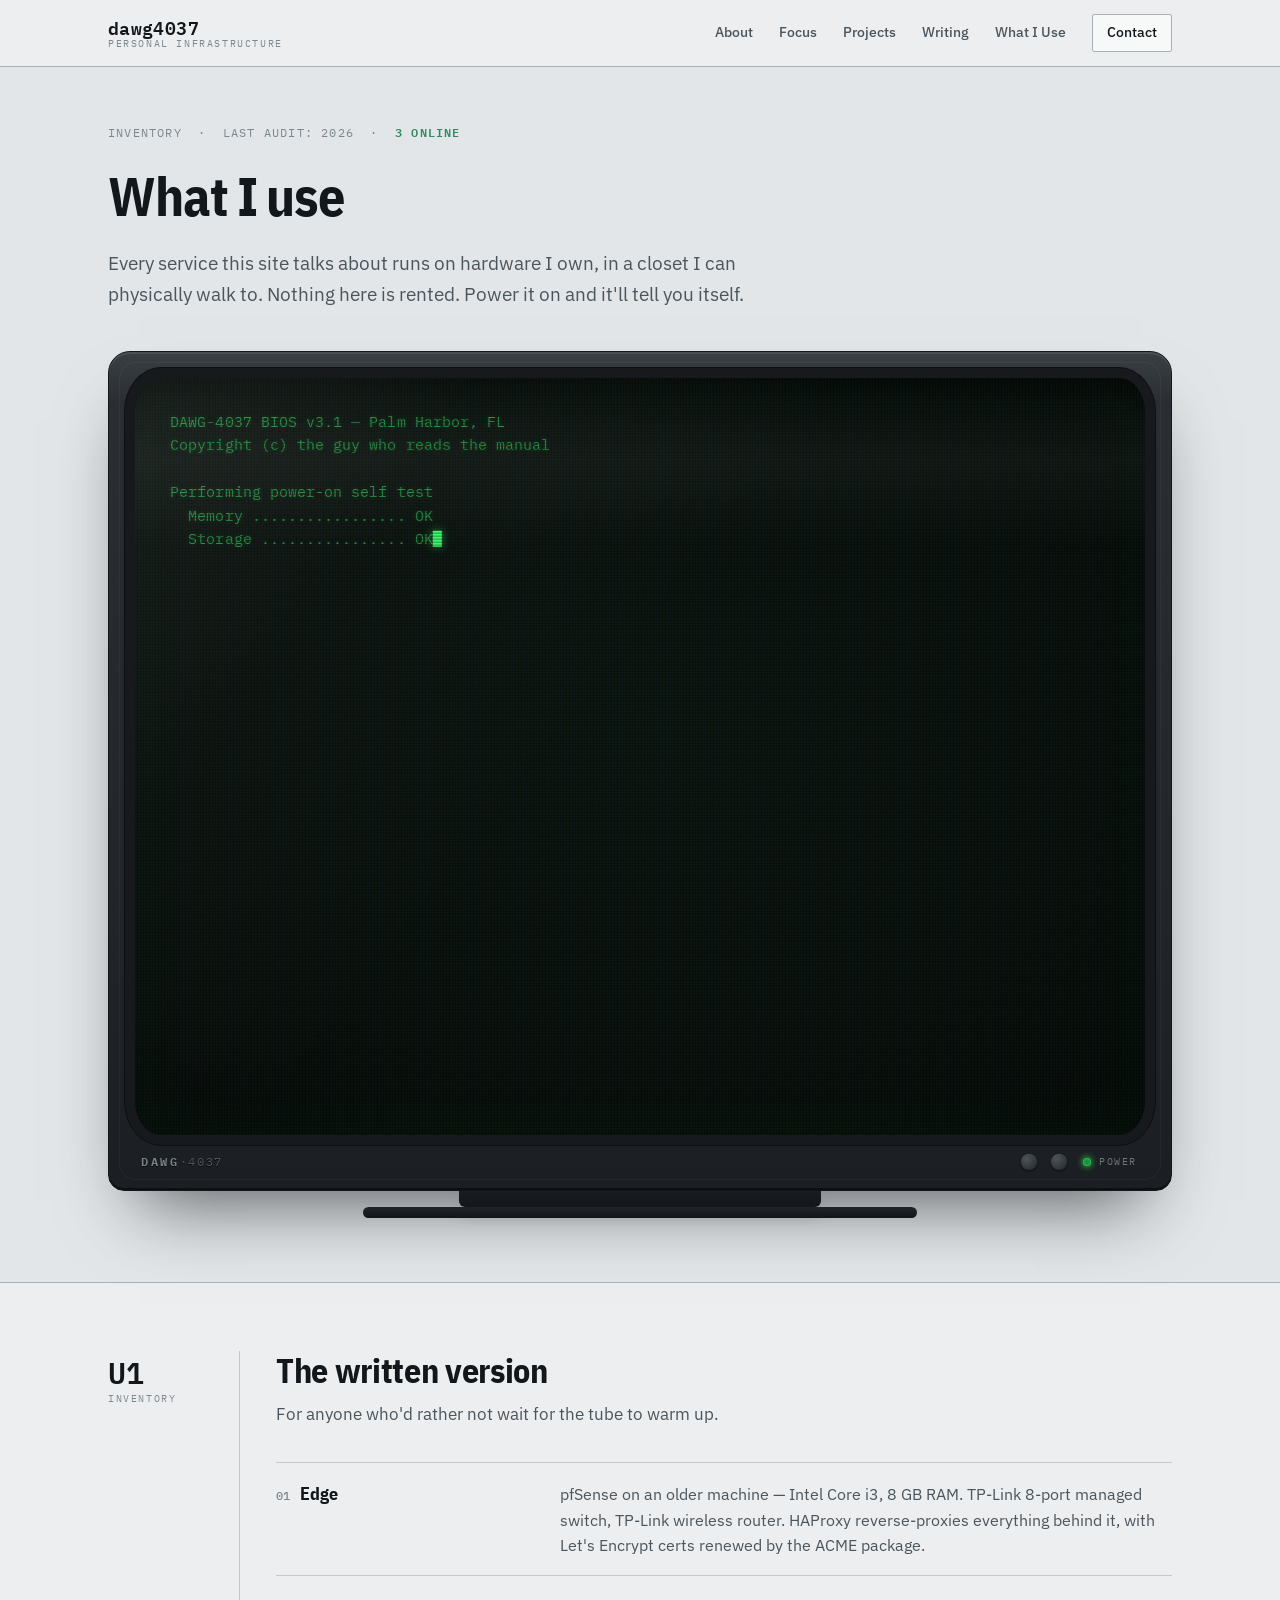
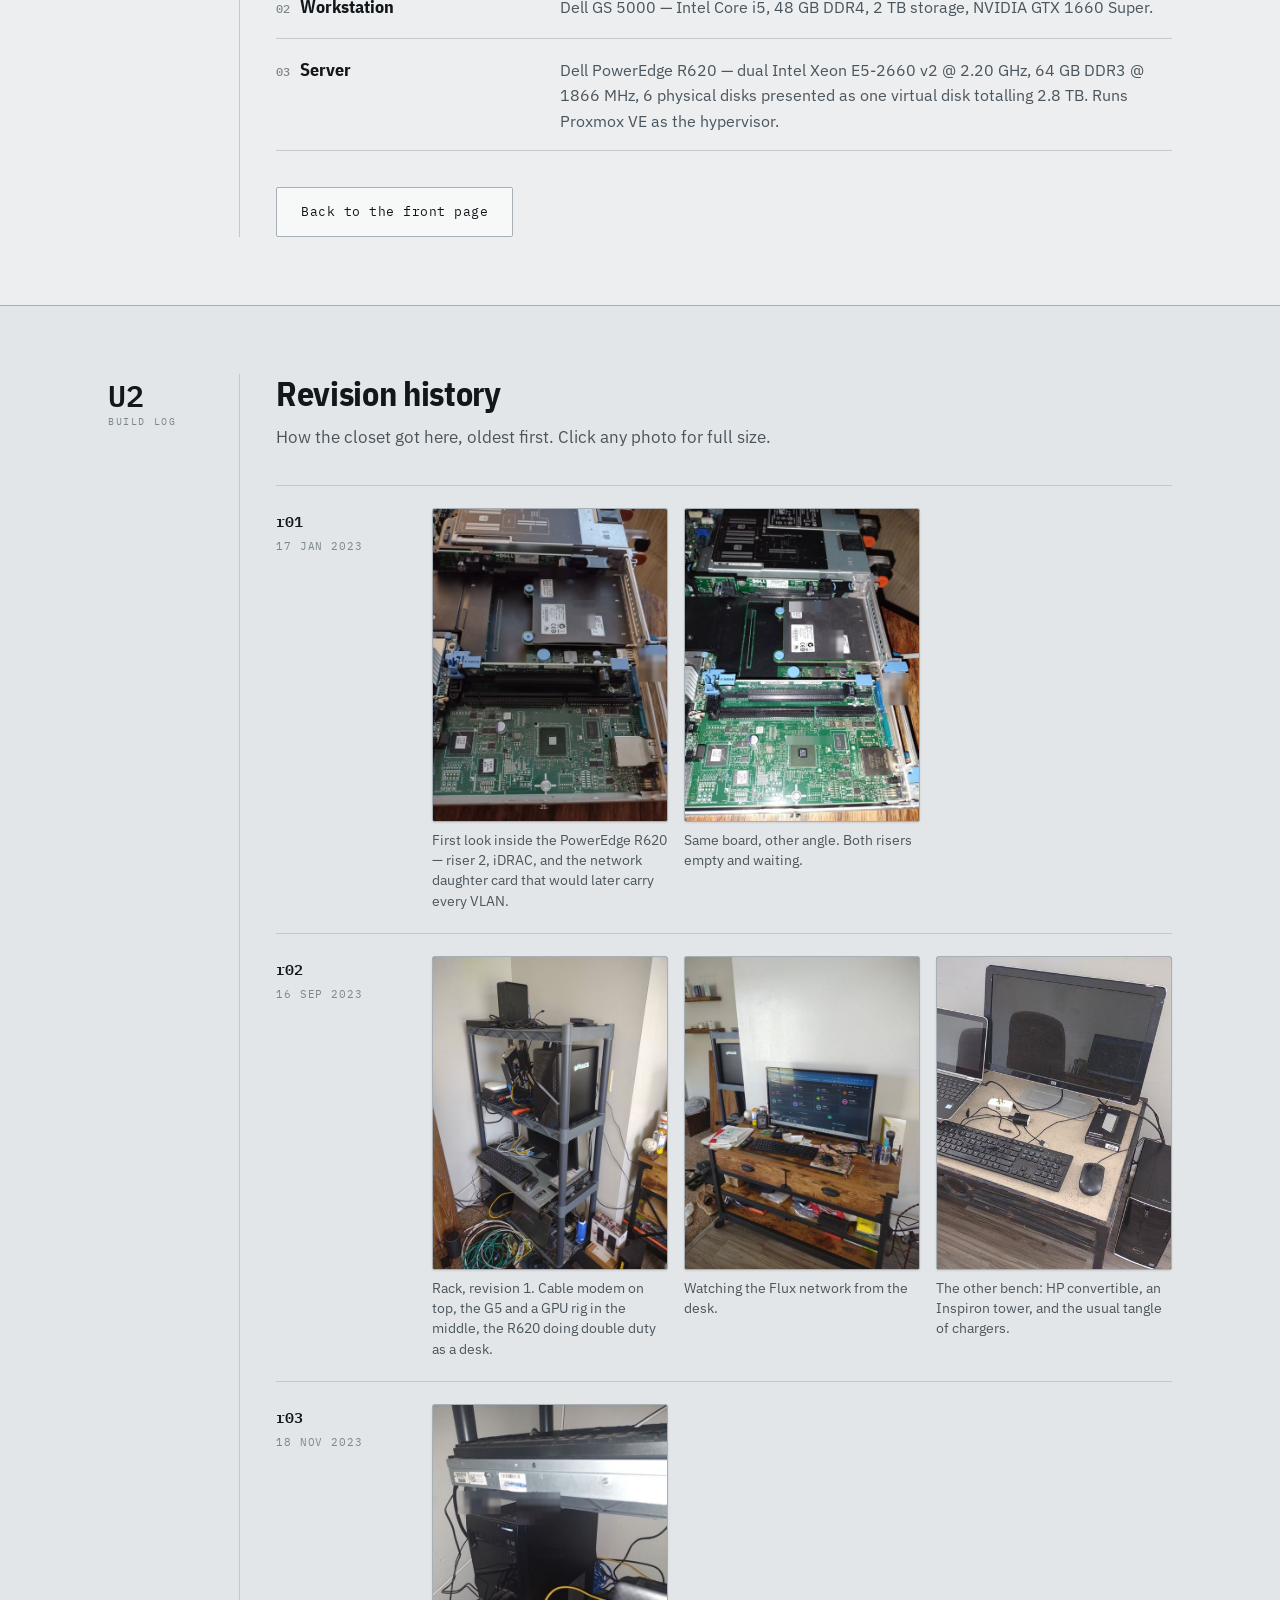
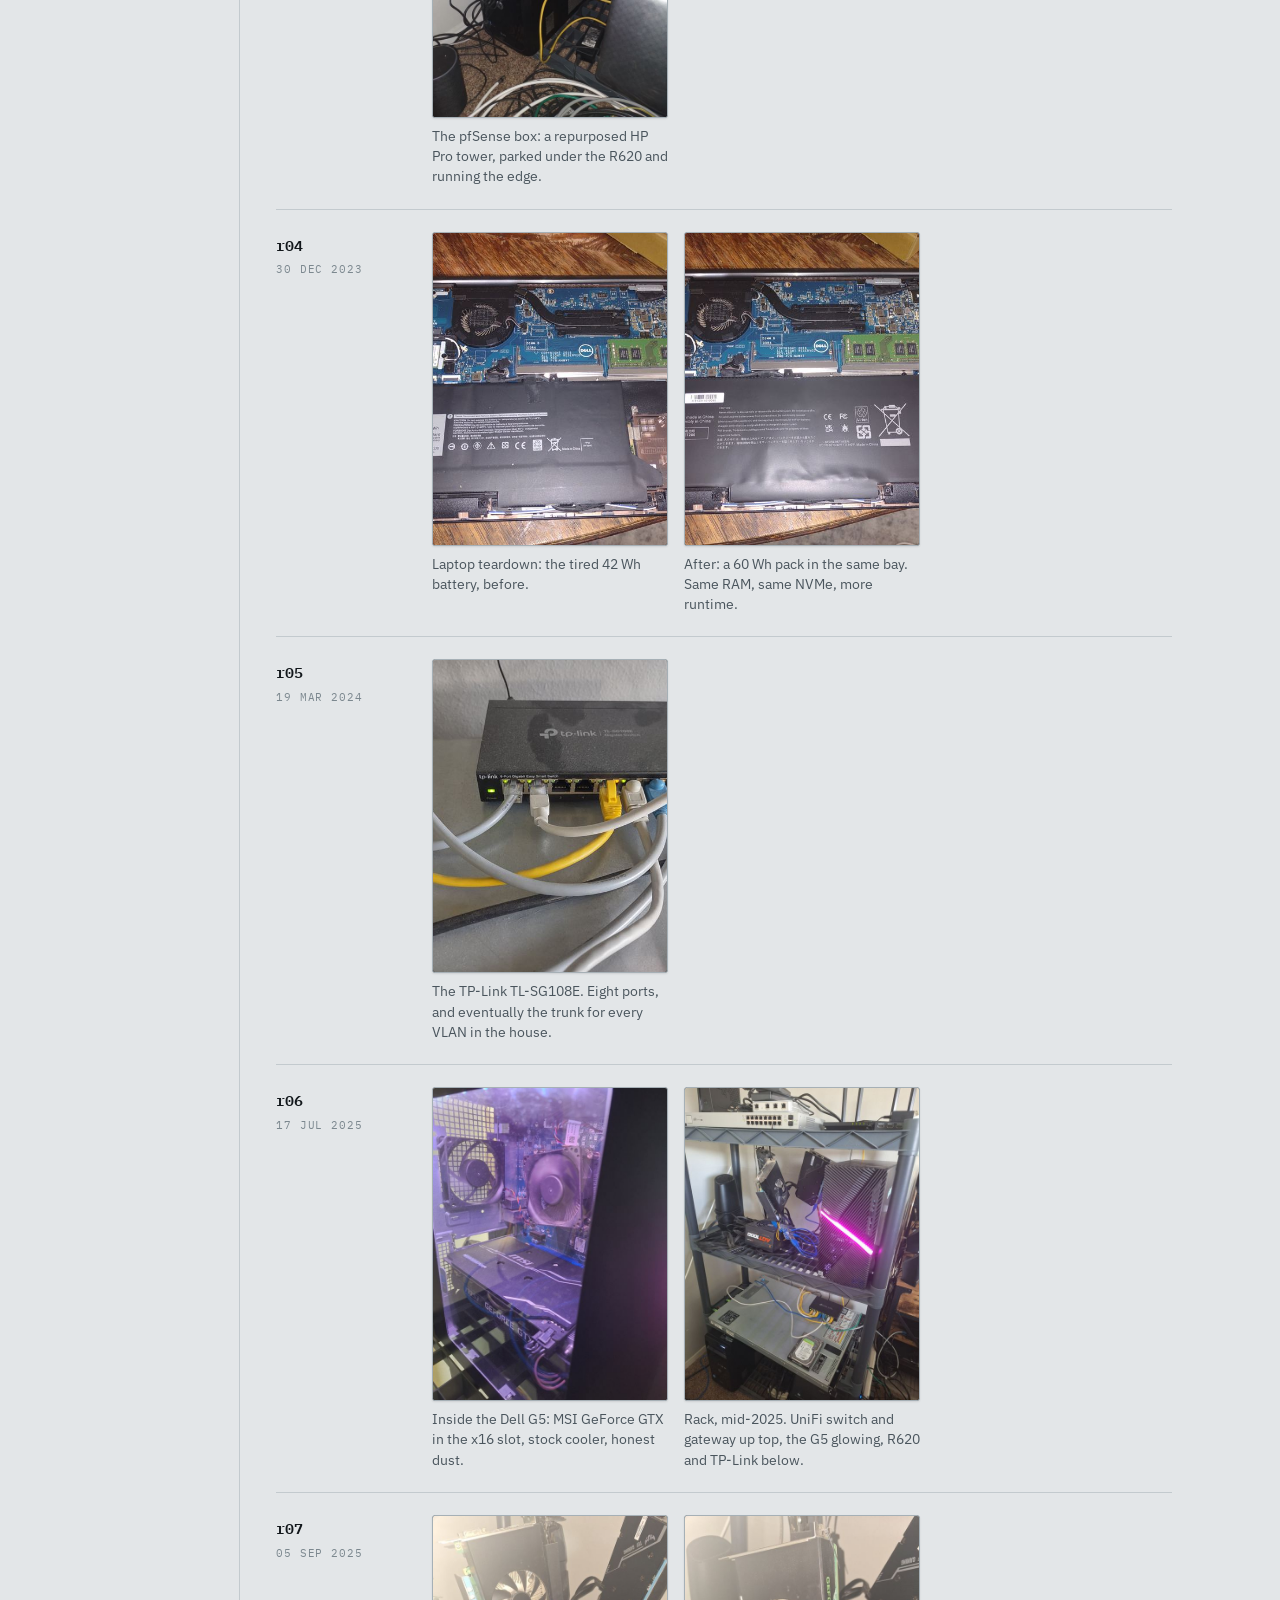
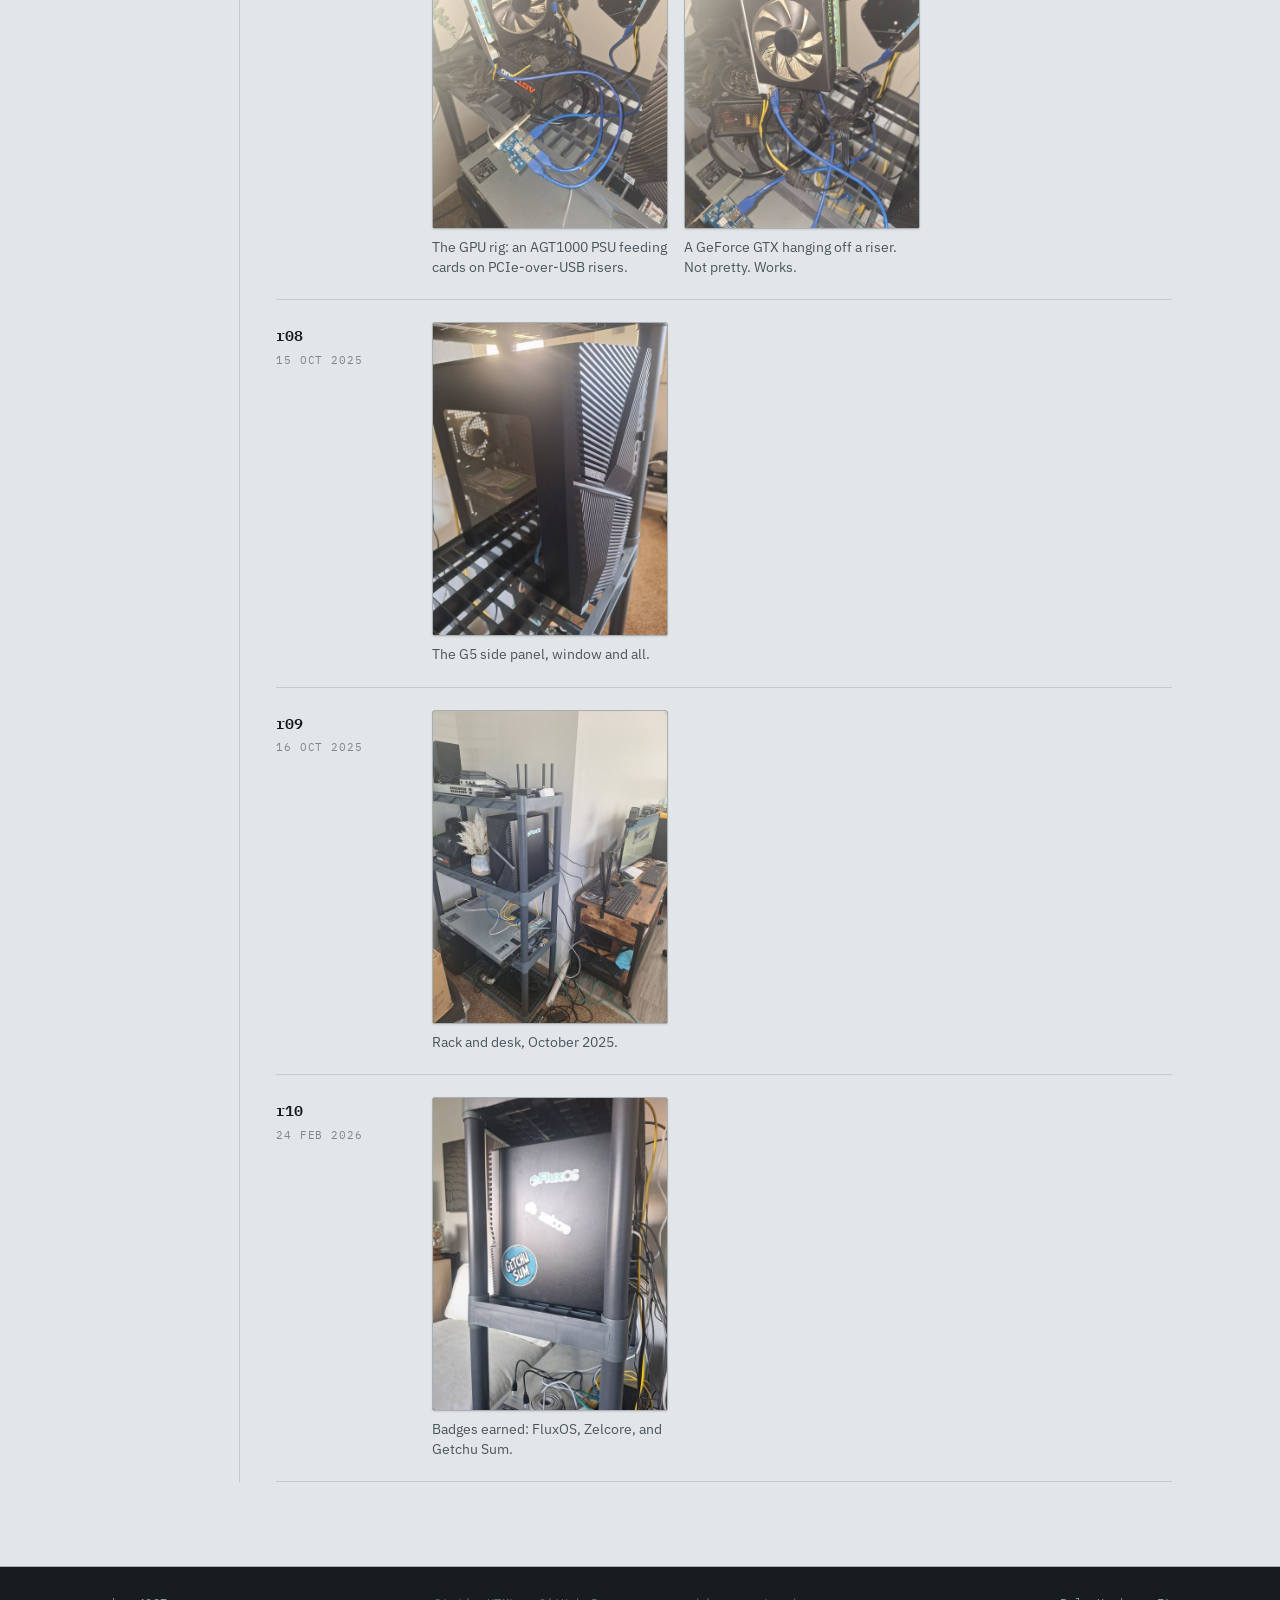
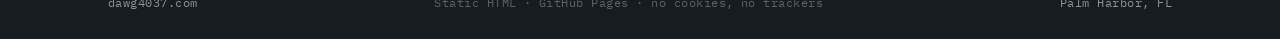
==== commit bbcda853: "Point build log at renamed redacted photos Co-Authored-By: Claude Opus 5.5 <noreply@anthropic.com> C" ====
--- a/whatiuse/index.html
+++ b/whatiuse/index.html
@@ -181,11 +181,11 @@
         <div class="rev-head"><span class="rev-no">r01</span><time datetime="2023-01-17">17 Jan 2023</time></div>
         <div class="rev-shots">
           <figure class="shot">
-            <a href="../img/full/2023-01-17-175349.jpg"><img src="../img/thumb/2023-01-17-175349.jpg" width="540" height="720" loading="lazy" decoding="async" alt="First look inside the PowerEdge R620 — riser 2, iDRAC, and the network daughter card that would later carry every VLAN."></a>
+            <a href="../img/full/2023-01-17-175349-r.jpg"><img src="../img/thumb/2023-01-17-175349-r.jpg" width="540" height="720" loading="lazy" decoding="async" alt="First look inside the PowerEdge R620 — riser 2, iDRAC, and the network daughter card that would later carry every VLAN."></a>
             <figcaption>First look inside the PowerEdge R620 — riser 2, iDRAC, and the network daughter card that would later carry every VLAN.</figcaption>
           </figure>
           <figure class="shot">
-            <a href="../img/full/2023-01-17-175358.jpg"><img src="../img/thumb/2023-01-17-175358.jpg" width="540" height="720" loading="lazy" decoding="async" alt="Same board, other angle. Both risers empty and waiting."></a>
+            <a href="../img/full/2023-01-17-175358-r.jpg"><img src="../img/thumb/2023-01-17-175358-r.jpg" width="540" height="720" loading="lazy" decoding="async" alt="Same board, other angle. Both risers empty and waiting."></a>
             <figcaption>Same board, other angle. Both risers empty and waiting.</figcaption>
           </figure>
         </div>
@@ -211,7 +211,7 @@
         <div class="rev-head"><span class="rev-no">r03</span><time datetime="2023-11-18">18 Nov 2023</time></div>
         <div class="rev-shots">
           <figure class="shot">
-            <a href="../img/full/2023-11-18-223754.jpg"><img src="../img/thumb/2023-11-18-223754.jpg" width="540" height="720" loading="lazy" decoding="async" alt="The pfSense box: a repurposed HP Pro tower, parked under the R620 and running the edge."></a>
+            <a href="../img/full/2023-11-18-223754-r.jpg"><img src="../img/thumb/2023-11-18-223754-r.jpg" width="540" height="720" loading="lazy" decoding="async" alt="The pfSense box: a repurposed HP Pro tower, parked under the R620 and running the edge."></a>
             <figcaption>The pfSense box: a repurposed HP Pro tower, parked under the R620 and running the edge.</figcaption>
           </figure>
         </div>
